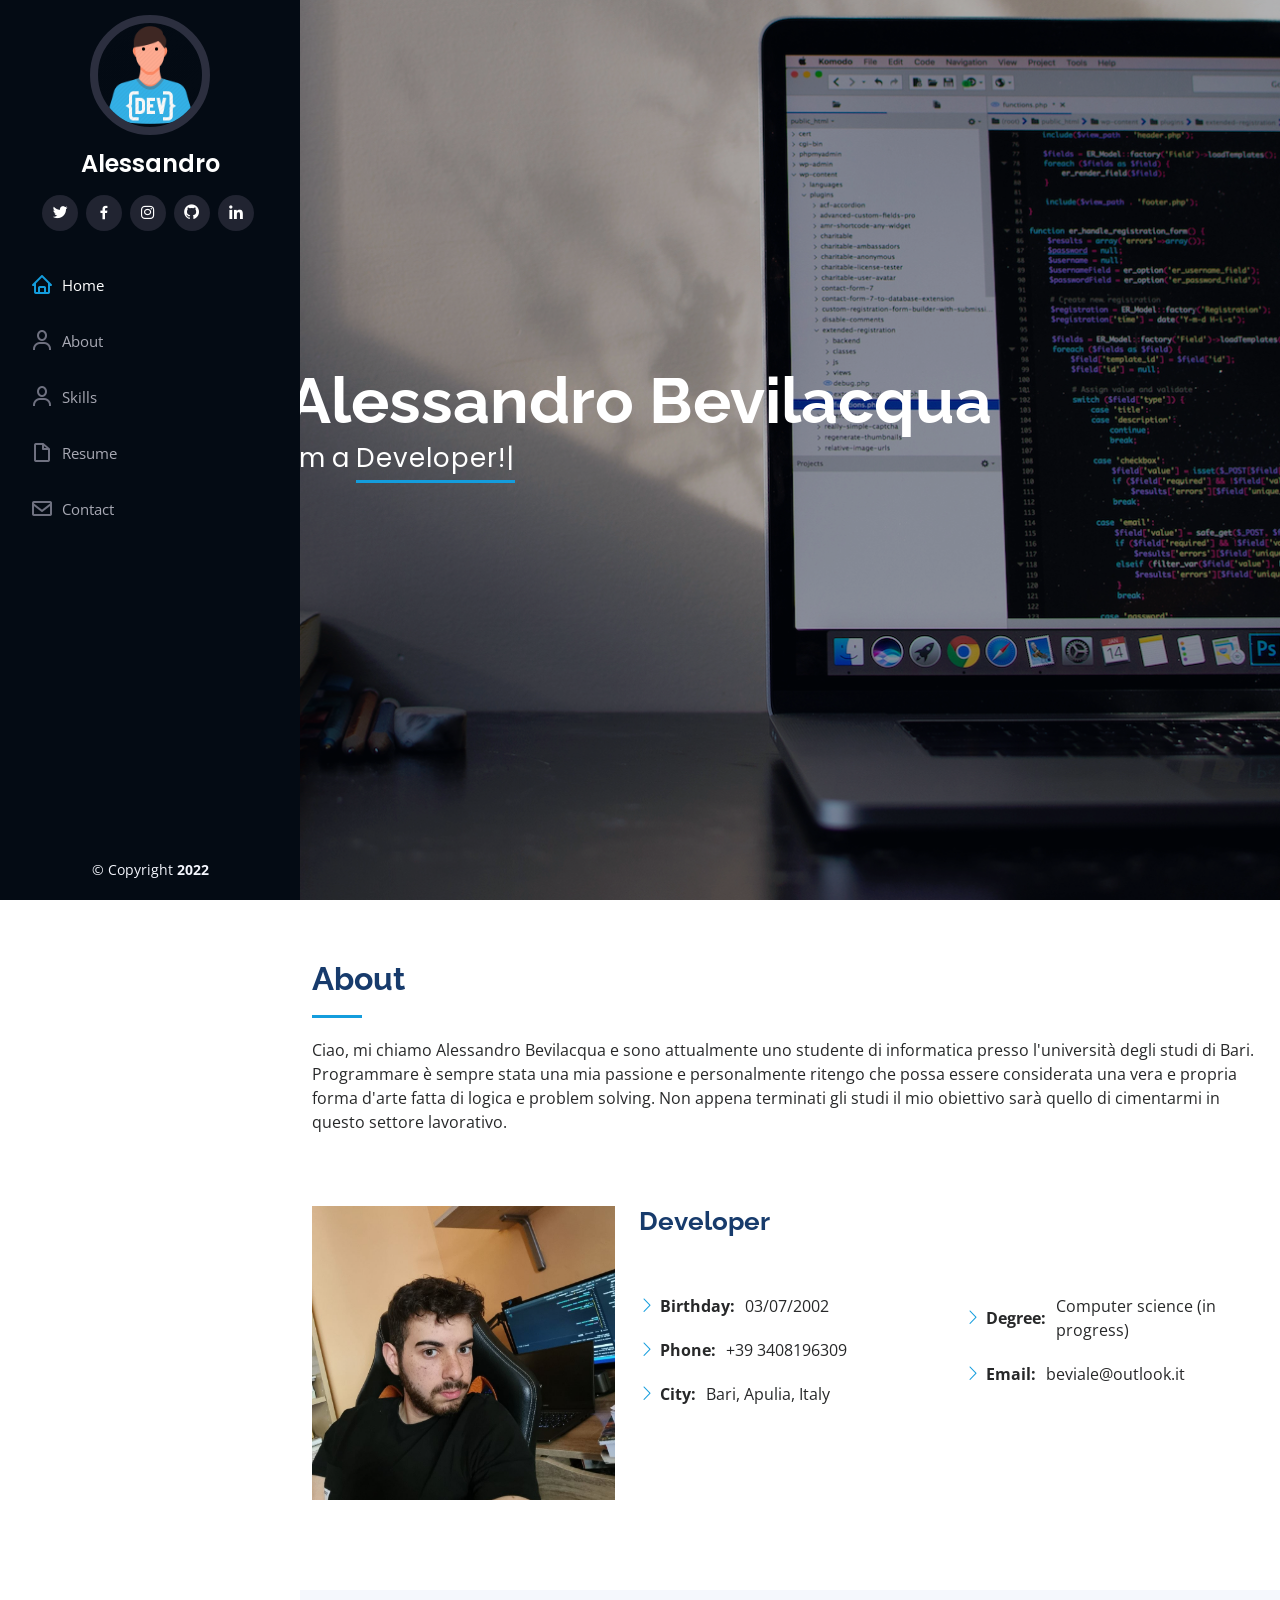
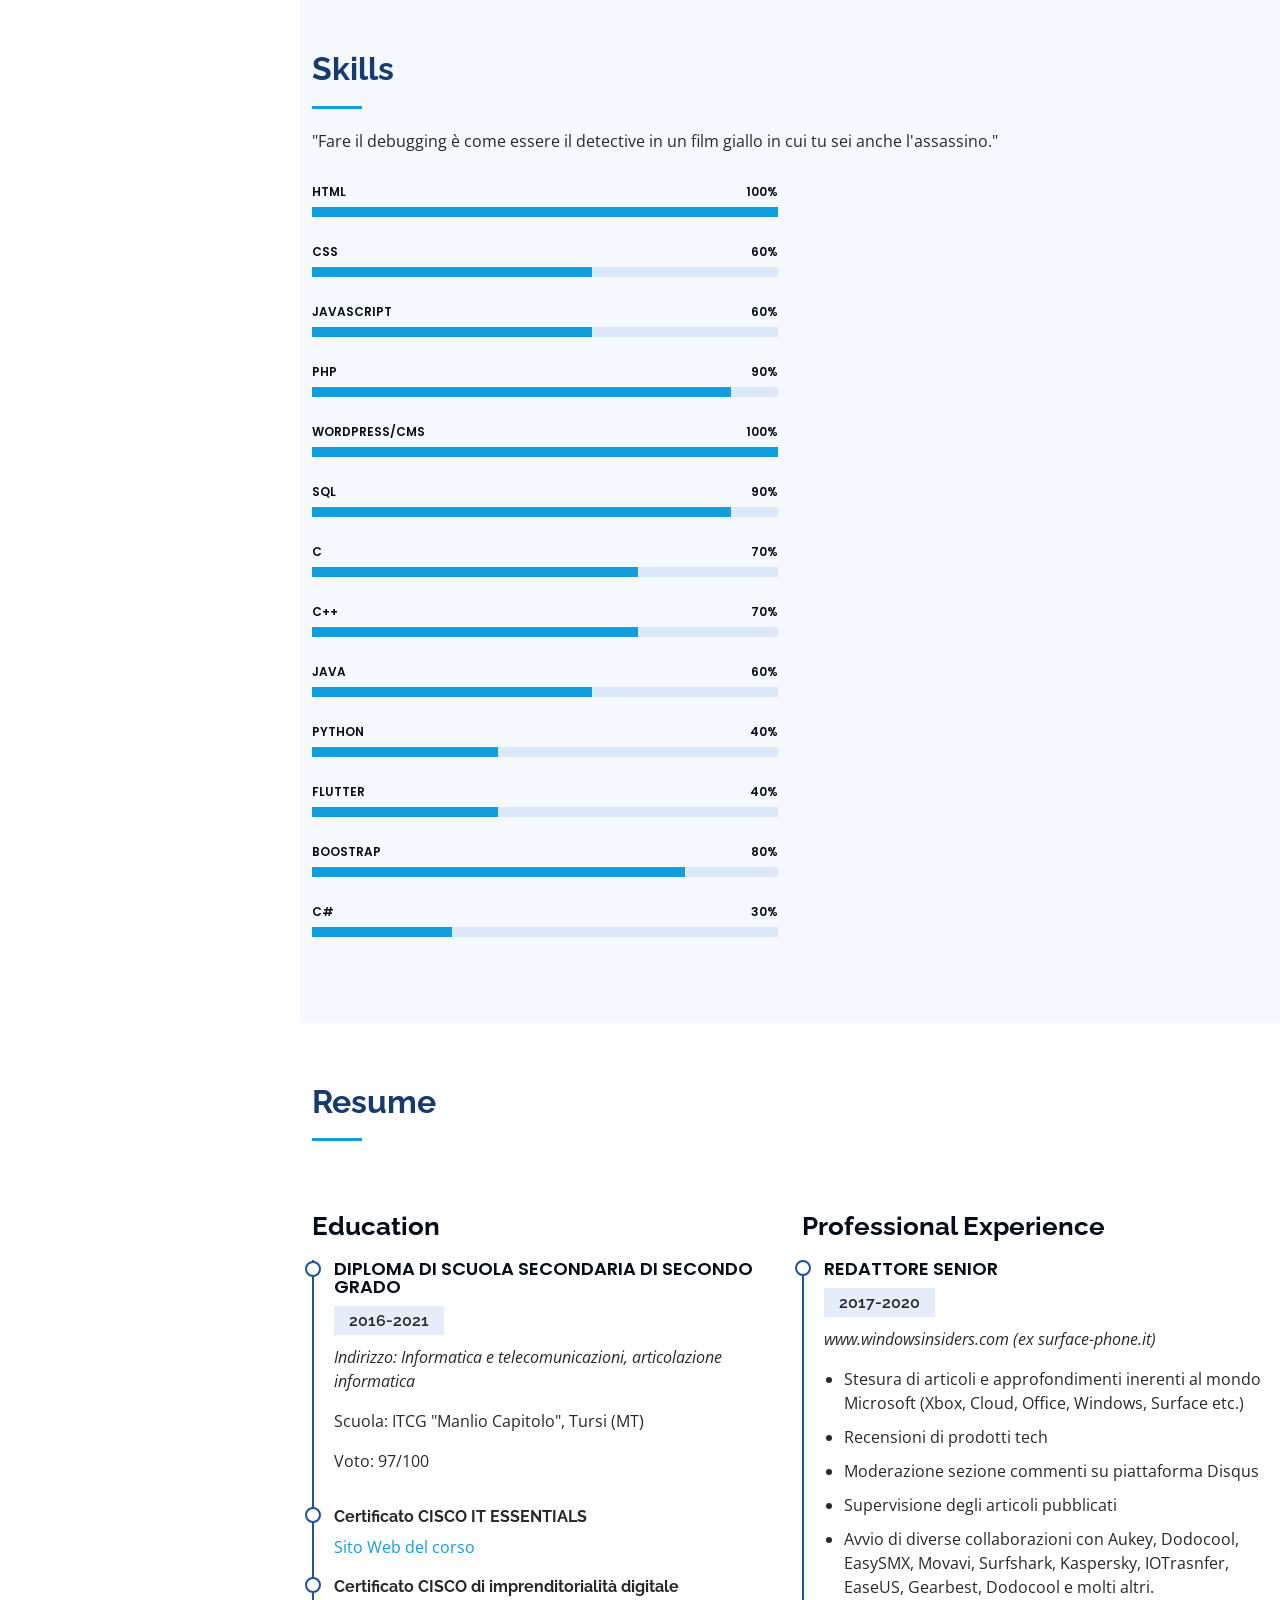
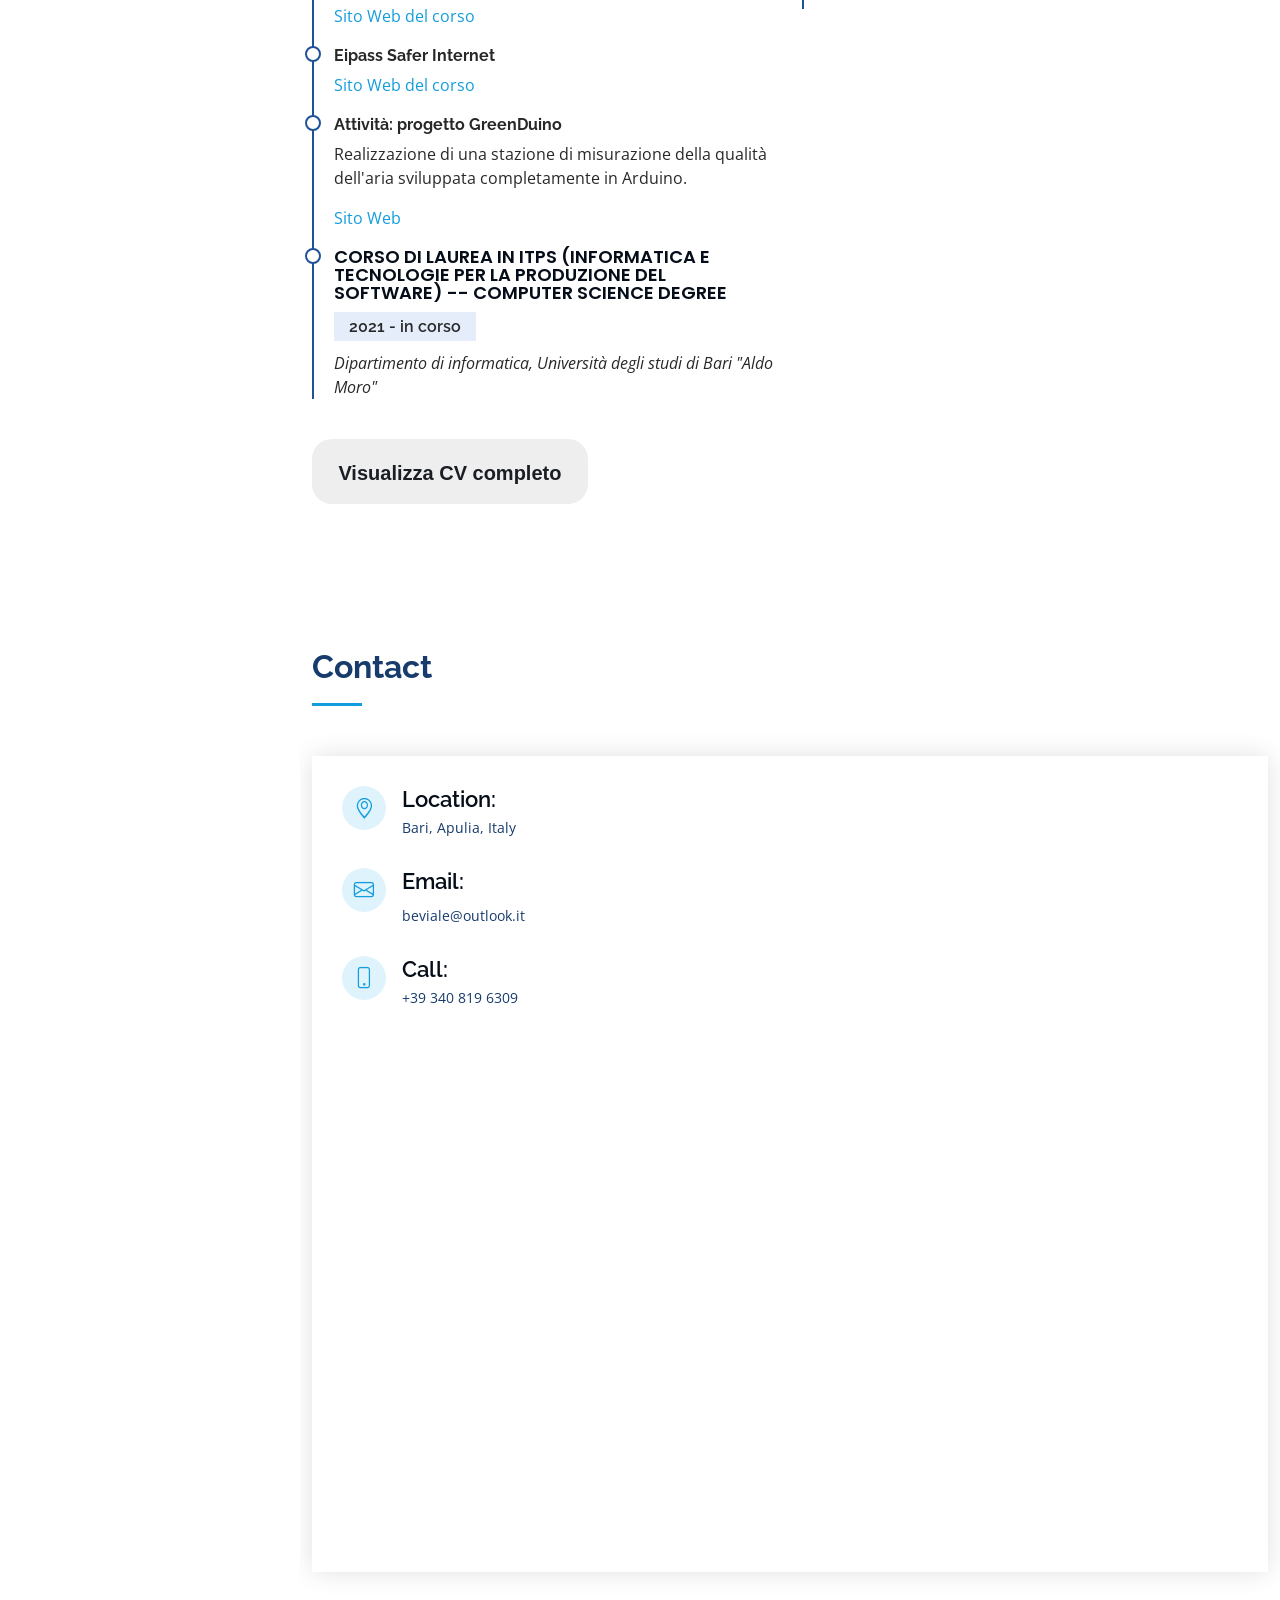
==== home.html @ 977d2254 "Add files via upload" ====
<!DOCTYPE html>
<html lang="en">

<head>
  <meta charset="utf-8">
  <meta content="width=device-width, initial-scale=1.0" name="viewport">

  <title>Alessandro Bevilacqua</title>
  <meta content="" name="description">
  <meta content="" name="keywords">

  <!-- Favicons -->
  <link href="assets/img/profile__img.png" rel= "icon">
  <link href="assets/img/profile__img.png" rel="apple-touch-icon">

  <!-- Google Fonts -->
  <link href="https://fonts.googleapis.com/css?family=Open+Sans:300,300i,400,400i,600,600i,700,700i|Raleway:300,300i,400,400i,500,500i,600,600i,700,700i|Poppins:300,300i,400,400i,500,500i,600,600i,700,700i" rel="stylesheet">

  <!-- Vendor CSS Files -->
  <link href="assets/vendor/aos/aos.css" rel="stylesheet">
  <link href="assets/vendor/bootstrap/css/bootstrap.min.css" rel="stylesheet">
  <link href="assets/vendor/bootstrap-icons/bootstrap-icons.css" rel="stylesheet">
  <link href="assets/vendor/boxicons/css/boxicons.min.css" rel="stylesheet">
  <link href="assets/vendor/glightbox/css/glightbox.min.css" rel="stylesheet">
  <link href="assets/vendor/swiper/swiper-bundle.min.css" rel="stylesheet">

  <!-- Template Main CSS File -->
  <link href="assets/css/style.css" rel="stylesheet">

  
</head>

<body onload="loadfun()">

  <div id="loading"></div>
  <style>
    #loading{
      position: fixed;
      width: 100%;
      height:100vh;
      background: #fff
      url('https://media.giphy.com/media/c8aGETyW640Fi/giphy.gif')
      no-repeat center;
      z-index: 99999;
    }
    
    
  </style>
  <script>
    var load=document.getElementById("loading");
    function loadfun()
    {
      load.style.display='none';
    }
  </script>

  <!-- ======= Mobile nav toggle button ======= -->
  <i class="bi bi-list mobile-nav-toggle d-xl-none"></i>

  <!-- ======= Header ======= -->
  <header id="header">
    <div class="d-flex flex-column">

      <div class="profile">
        <img src="assets/img/profile__img.png" alt="" class="img-fluid rounded-circle">
        <h1 class="text-light"><a href="index.html">Alessandro</a></h1>
        <div class="social-links mt-3 text-center">
          <a href="https://twitter.com/beviale3" class="twitter"><i class="bx bxl-twitter"></i></a>
          <a href="https://www.facebook.com/alessandro.bevilacqua.391" class="facebook"><i class="bx bxl-facebook"></i></a>
          <a href="https://www.instagram.com/ale_bevilacqua02/" class="instagram"><i class="bx bxl-instagram"></i></a>
          <a href="https://github.com/Beviale" class="github"><i class="bx bxl-github"></i></a>
          <a href="https://www.linkedin.com/in/alessandro-bevilacqua-972326212/" class="linkedin"><i class="bx bxl-linkedin"></i></a>
        </div>
      </div>

      <nav id="navbar" class="nav-menu navbar">
        <ul>
          <li><a href="#hero" class="nav-link scrollto active"><i class="bx bx-home"></i> <span>Home</span></a></li>
          <li><a href="#about" class="nav-link scrollto"><i class="bx bx-user"></i> <span>About</span></a></li>
          <li><a href="#skills" class="nav-link scrollto active"><i class="bx bx-user"></i> <span>Skills</span></a></li>
          <li><a href="#resume" class="nav-link scrollto active"><i class="bx bx-file-blank"></i> <span>Resume</span></a></li>
          <li><a href="#contact" class="nav-link scrollto active"><i class="bx bx-envelope"></i> <span>Contact</span></a></li>

        </ul>
      </nav><!-- .nav-menu -->
    </div>
  </header><!-- End Header -->

  <!-- ======= Hero Section ======= -->
  <section id="hero" class="d-flex flex-column justify-content-center align-items-center">
    <div class="hero-container" data-aos="fade-in">
      <h1>Alessandro Bevilacqua</h1>
      <p>I'm a <span class="typed" data-typed-items="Developer!"></span></p>
    </div>
  </section><!-- End Hero -->

  <main id="main">

    <!-- ======= About Section ======= -->
    <section id="about" class="about">
      <div class="container">

        <div class="section-title">
          <h2>About</h2>
          <p>Ciao,
            mi chiamo Alessandro Bevilacqua e sono attualmente uno studente di informatica presso l'università degli studi
            di Bari. Programmare è sempre stata una mia passione e personalmente ritengo che possa essere considerata
            una vera e propria forma d'arte fatta di logica e problem solving. Non appena terminati gli studi il mio obiettivo
            sarà quello di cimentarmi in questo settore lavorativo.</p>
          <br><br><br>
        <div class="row">
          <div class="col-lg-4" data-aos="fade-right">
            <img src="assets/img/profile-img.jpg" class="img-fluid" alt="">
          </div>
          <div class="col-lg-8 pt-4 pt-lg-0 content" data-aos="fade-left">
            <h3>Developer</h3>
            <br><br>
            <div class="row">
              <div class="col-lg-6">
                <ul>
                  <li><i class="bi bi-chevron-right"></i> <strong>Birthday:</strong> <span>03/07/2002</span></li>
                  <li><i class="bi bi-chevron-right"></i> <strong>Phone:</strong> <span>+39 3408196309</span></li>
                  <li><i class="bi bi-chevron-right"></i> <strong>City:</strong> <span>Bari, Apulia, Italy</span></li>
                </ul>
              </div>
              <div class="col-lg-6">
                <ul>
                  <li><i class="bi bi-chevron-right"></i> <strong>Degree:</strong> <span>Computer science (in progress)</span></li>
                  <li><i class="bi bi-chevron-right"></i> <strong>Email:</strong> <span>beviale@outlook.it</span></li>
                </ul>
              </div>
            </div>
            
          </div>
        </div>

      </div>
    </section><!-- End About Section -->

   

    <!-- ======= Skills Section ======= -->
    <section id="skills" class="skills section-bg">
      <div class="container">

        <div class="section-title">
          <h2>Skills</h2>
          <p>"Fare il debugging è come essere il detective in un film giallo in cui tu sei anche l'assassino."</p>
        </div>

        <div class="row skills-content">

          <div class="col-lg-6" data-aos="fade-up">

            <div class="progress">
              <span class="skill">HTML <i class="val">100%</i></span>
              <div class="progress-bar-wrap">
                <div class="progress-bar" role="progressbar" aria-valuenow="100" aria-valuemin="0" aria-valuemax="100"></div>
              </div>
            </div>

            <div class="progress">
              <span class="skill">CSS <i class="val">60%</i></span>
              <div class="progress-bar-wrap">
                <div class="progress-bar" role="progressbar" aria-valuenow="60" aria-valuemin="0" aria-valuemax="100"></div>
              </div>
            </div>

            <div class="progress">
              <span class="skill">JavaScript <i class="val">60%</i></span>
              <div class="progress-bar-wrap">
                <div class="progress-bar" role="progressbar" aria-valuenow="60" aria-valuemin="0" aria-valuemax="100"></div>
              </div>
            </div>

          


            <div class="progress">
              <span class="skill">PHP <i class="val">90%</i></span>
              <div class="progress-bar-wrap">
                <div class="progress-bar" role="progressbar" aria-valuenow="90" aria-valuemin="0" aria-valuemax="100"></div>
              </div>
            </div>

            <div class="progress">
              <span class="skill">WordPress/CMS <i class="val">100%</i></span>
              <div class="progress-bar-wrap">
                <div class="progress-bar" role="progressbar" aria-valuenow="100" aria-valuemin="0" aria-valuemax="100"></div>
              </div>
            </div>

            <div class="progress">
              <span class="skill">SQL <i class="val">90%</i></span>
              <div class="progress-bar-wrap">
                <div class="progress-bar" role="progressbar" aria-valuenow="90" aria-valuemin="0" aria-valuemax="100"></div>
              </div>
            </div>
            <div class="progress">
              <span class="skill">C<i class="val">70%</i></span>
              <div class="progress-bar-wrap">
                <div class="progress-bar" role="progressbar" aria-valuenow="70" aria-valuemin="0" aria-valuemax="100"></div>
              </div>
            </div>
            <div class="progress">
              <span class="skill">C++<i class="val">70%</i></span>
              <div class="progress-bar-wrap">
                <div class="progress-bar" role="progressbar" aria-valuenow="70" aria-valuemin="0" aria-valuemax="100"></div>
              </div>
            </div>
            <div class="progress">
              <span class="skill">JAVA <i class="val">60%</i></span>
              <div class="progress-bar-wrap">
                <div class="progress-bar" role="progressbar" aria-valuenow="60" aria-valuemin="0" aria-valuemax="100"></div>
              </div>
            </div>
            <div class="progress">
              <span class="skill">Python <i class="val">40%</i></span>
              <div class="progress-bar-wrap">
                <div class="progress-bar" role="progressbar" aria-valuenow="40" aria-valuemin="0" aria-valuemax="100"></div>
              </div>
            </div>
            <div class="progress">
              <span class="skill">Flutter <i class="val">40%</i></span>
              <div class="progress-bar-wrap">
                <div class="progress-bar" role="progressbar" aria-valuenow="40" aria-valuemin="0" aria-valuemax="100"></div>
              </div>
            </div>
            <div class="progress">
              <span class="skill">Boostrap <i class="val">80%</i></span>
              <div class="progress-bar-wrap">
                <div class="progress-bar" role="progressbar" aria-valuenow="80" aria-valuemin="0" aria-valuemax="100"></div>
              </div>
            </div>
            <div class="progress">
              <span class="skill">C# <i class="val">30%</i></span>
              <div class="progress-bar-wrap">
                <div class="progress-bar" role="progressbar" aria-valuenow="30" aria-valuemin="0" aria-valuemax="100"></div>
              </div>
            </div>


          </div>

        </div>

      </div>
    </section><!-- End Skills Section -->

    <!-- ======= Resume Section ======= -->
    <section id="resume" class="resume">
      <div class="container">

        <div class="section-title">
          <h2>Resume</h2>
        </div>

        <div class="row">
         
          <div class="col-lg-6" data-aos="fade-up" data-aos-delay="100">
            <h3 class="resume-title">Education</h3>
            <div class="resume-item">
              <h4>Diploma di scuola secondaria di secondo grado</h4>
              <h5>2016-2021</h5>
              <p><em>Indirizzo: Informatica e telecomunicazioni, articolazione informatica</em></p>
              <p>Scuola: ITCG "Manlio Capitolo", Tursi (MT)</p>
              <p>Voto: 97/100</p>
            </div>

            <div class="resume-item">
              <h6><b>Certificato CISCO IT ESSENTIALS</b></h6>
              <a href="https://www.netacad.com/courses/os-it/it-essentials" target="_blank">Sito Web del corso</a>
            </div>


            <div class="resume-item">
              <h6><b>Certificato CISCO di imprenditorialità digitale</b></h6>
              <a href="https://ictls.it/formazione/informatica-di-base/cisco-entrepreneurship-imprenditorialita" target="_blank">Sito Web del corso</a>
              </div>


              <div class="resume-item">
                <h6><b>Eipass Safer Internet</b></h6>
                  <a href="https://it.eipass.com/safer-internet-day-corso-eipass-gratuito/" target="_blank">Sito Web del corso</a>
                </div>

              <div class="resume-item">
                <h6><b>Attività: progetto GreenDuino</b></h6>
                <p>Realizzazione di una stazione di misurazione della qualità dell'aria sviluppata completamente in Arduino.</p>
                <a href="https://www.itcgtursi.edu.it/articolo/greenduino-monitoraggio-ambientale-al-tempo-dei-maker" target="_blank">Sito Web</a>
                </div>


            <div class="resume-item">
              <h4>Corso di laurea in ITPS (Informatica e tecnologie per la produzione del software) -- Computer Science degree</h4>
              <h5>2021 - in corso</h5>
              <p><em>Dipartimento di informatica, Università degli studi di Bari "Aldo Moro"</em></p>
            </div>
          </div>
          <div class="col-lg-6" data-aos="fade-up" data-aos-delay="100">
            <h3 class="resume-title">Professional Experience</h3>
            <div class="resume-item">
              <h4>Redattore senior</h4>
              <h5>2017-2020</h5>
              <p><em>www.windowsinsiders.com (ex surface-phone.it)</em></p>
              <ul>
                <li>Stesura di articoli e approfondimenti inerenti al mondo Microsoft (Xbox, Cloud, Office, Windows,
                  Surface etc.)</li>
                  <li>Recensioni di prodotti tech</li>
                  <li>Moderazione sezione commenti su piattaforma Disqus</li>
                  <li>Supervisione degli articoli pubblicati</li>
                  <li>Avvio di diverse collaborazioni con Aukey, Dodocool, EasySMX, Movavi, Surfshark, Kaspersky, IOTrasnfer, EaseUS, Gearbest, Dodocool e molti altri.</li>
              </ul>
            </div>
            
          </div>
        </div>

      <div class="wrapper">
        <a class="button" href="https://1drv.ms/b/s!AvpHrrYA48ec0DuK16c9V4y1U4d3?e=cdV7ve" target="blank">Visualizza CV completo</a>
    </div>    
  </div>

    </section><!-- End Resume Section -->

    

   


    <!-- ======= Contact Section ======= -->
    <section id="contact" class="contact">
      <div class="container">
        <div class="section-title">
          <h2>Contact</h2>
        </div>
            <div class="info">
              <div class="address">
                <i class="bi bi-geo-alt"></i>
                <h4>Location:</h4>
                <p>Bari, Apulia, Italy</p>
                </div>

              <div class="email">
                <i class="bi bi-envelope"></i>
                <h4>Email:</h4>
                <p>beviale@outlook.it</p>
              </div>

              <div class="phone">
                <i class="bi bi-phone"></i>
                <h4>Call:</h4>
                <p>+39 340 819 6309</p>
              </div>
              <div class="map-responsive">
              <iframe width="600" height="400" style="border: 10" loading="lazy" allowfullscreen src="https://www.google.com/maps/embed/v1/view?zoom=11&center=41.1171%2C16.8719&key=AIzaSyDxpuN72gDg5JBIFT_BUVX8BE_re_uVmjE"></iframe>
              </div>
              </div>
    </section><!-- End Contact Section -->

  </main><!-- End #main -->

  <!-- ======= Footer ======= -->
  <footer id="footer">
    <div class="container">
      <div class="copyright">
        &copy; Copyright <strong><span>2022</span></strong>
      </div>
      <div class="credits">
      </div>
    </div>
  </footer><!-- End  Footer -->

  <a href="#" class="back-to-top d-flex align-items-center justify-content-center"><i class="bi bi-arrow-up-short"></i></a>

  <!-- Vendor JS Files -->
  <script src="assets/vendor/aos/aos.js"></script>
  <script src="assets/vendor/bootstrap/js/bootstrap.bundle.min.js"></script>
  <script src="assets/vendor/glightbox/js/glightbox.min.js"></script>
  <script src="assets/vendor/isotope-layout/isotope.pkgd.min.js"></script>
  <script src="assets/vendor/php-email-form/validate.js"></script>
  <script src="assets/vendor/purecounter/purecounter.js"></script>
  <script src="assets/vendor/swiper/swiper-bundle.min.js"></script>
  <script src="assets/vendor/typed.js/typed.min.js"></script>
  <script src="assets/vendor/waypoints/noframework.waypoints.js"></script>

  <!-- Template Main JS File -->
  <script src="assets/js/main.js"></script>

</body>

</html>
---- assets/css/style.css ----
/*--------------------------------------------------------------
# General
--------------------------------------------------------------*/

body {
  font-family: "Open Sans", sans-serif;
  color: #272829;
}

a {
  color: #149ddd;
  text-decoration: none;
}

a:hover {
  color: #37b3ed;
  text-decoration: none;
}

h1, h2, h3, h4, h5, h6 {
  font-family: "Raleway", sans-serif;
}

/*--------------------------------------------------------------
# Back to top button
--------------------------------------------------------------*/
.back-to-top {
  position: fixed;
  visibility: hidden;
  opacity: 0;
  right: 15px;
  bottom: 15px;
  z-index: 996;
  background: #149ddd;
  width: 40px;
  height: 40px;
  border-radius: 50px;
  transition: all 0.4s;
}
.back-to-top i {
  font-size: 28px;
  color: #fff;
  line-height: 0;
}
.back-to-top:hover {
  background: #2eafec;
  color: #fff;
}
.back-to-top.active {
  visibility: visible;
  opacity: 1;
}

/*--------------------------------------------------------------
# Header
--------------------------------------------------------------*/
#header {
  position: fixed;
  top: 0;
  left: 0;
  bottom: 0;
  width: 300px;
  transition: all ease-in-out 0.5s;
  z-index: 9997;
  transition: all 0.5s;
  padding: 0 15px;
  background: #040b14;
  overflow-y: auto;
}
#header .profile img {
  margin: 15px auto;
  display: block;
  width: 120px;
  border: 8px solid #2c2f3f;
}
#header .profile h1 {
  font-size: 24px;
  margin: 0;
  padding: 0;
  font-weight: 600;
  -moz-text-align-last: center;
  text-align-last: center;
  font-family: "Poppins", sans-serif;
}
#header .profile h1 a, #header .profile h1 a:hover {
  color: #fff;
  text-decoration: none;
}
#header .profile .social-links a {
  font-size: 18px;
  display: inline-block;
  background: #212431;
  color: #fff;
  line-height: 1;
  padding: 8px 0;
  margin-right: 4px;
  border-radius: 50%;
  text-align: center;
  width: 36px;
  height: 36px;
  transition: 0.3s;
}
#header .profile .social-links a:hover {
  background: #149ddd;
  color: #fff;
  text-decoration: none;
}

#main {
  margin-left: 300px;
}

@media (max-width: 1199px) {
  #header {
    left: -300px;
  }

  #main {
    margin-left: 0;
  }
}
/*--------------------------------------------------------------
# Navigation Menu
--------------------------------------------------------------*/
/* Desktop Navigation */
.nav-menu {
  padding: 30px 0 0 0;
}
.nav-menu * {
  margin: 0;
  padding: 0;
  list-style: none;
}
.nav-menu > ul > li {
  position: relative;
  white-space: nowrap;
}
.nav-menu a, .nav-menu a:focus {
  display: flex;
  align-items: center;
  color: #a8a9b4;
  padding: 12px 15px;
  margin-bottom: 8px;
  transition: 0.3s;
  font-size: 15px;
}
.nav-menu a i, .nav-menu a:focus i {
  font-size: 24px;
  padding-right: 8px;
  color: #6f7180;
}
.nav-menu a:hover, .nav-menu .active, .nav-menu .active:focus, .nav-menu li:hover > a {
  text-decoration: none;
  color: #fff;
}
.nav-menu a:hover i, .nav-menu .active i, .nav-menu .active:focus i, .nav-menu li:hover > a i {
  color: #149ddd;
}

/* Mobile Navigation */
.mobile-nav-toggle {
  position: fixed;
  right: 15px;
  top: 15px;
  z-index: 9998;
  border: 0;
  font-size: 24px;
  transition: all 0.4s;
  outline: none !important;
  background-color: #149ddd;
  color: #fff;
  width: 40px;
  height: 40px;
  display: inline-flex;
  align-items: center;
  justify-content: center;
  line-height: 0;
  border-radius: 50px;
  cursor: pointer;
}

.mobile-nav-active {
  overflow: hidden;
}
.mobile-nav-active #header {
  left: 0;
}

/*--------------------------------------------------------------
# Hero Section
--------------------------------------------------------------*/
#hero {
  width: 100%;
  height: 100vh;
  background: url("../img/sfondo.jpg") top center;
  background-size: cover;
}
#hero:before {
  content: "";
  background: rgba(5, 13, 24, 0.3);
  position: absolute;
  bottom: 0;
  top: 0;
  left: 0;
  right: 0;
  z-index: 1;
}
#hero .hero-container {
  position: relative;
  z-index: 2;
  min-width: 300px;
}
#hero h1 {
  margin: 0 0 10px 0;
  font-size: 64px;
  font-weight: 700;
  line-height: 56px;
  color: #fff;
}
#hero p {
  color: #fff;
  margin-bottom: 50px;
  font-size: 26px;
  font-family: "Poppins", sans-serif;
}
#hero p span {
  color: #fff;
  padding-bottom: 4px;
  letter-spacing: 1px;
  border-bottom: 3px solid #149ddd;
}
@media (min-width: 1024px) {
  #hero {
    background-attachment: fixed;
  }
}
@media (max-width: 768px) {
  #hero h1 {
    font-size: 28px;
    line-height: 36px;
  }
  #hero h2 {
    font-size: 18px;
    line-height: 24px;
    margin-bottom: 30px;
  }
}

/*--------------------------------------------------------------
# Sections General
--------------------------------------------------------------*/
section {
  padding: 60px 0;
  overflow: hidden;
}

.section-bg {
  background: #f5f8fd;
}

.section-title {
  padding-bottom: 30px;
}
.section-title h2 {
  font-size: 32px;
  font-weight: bold;
  margin-bottom: 20px;
  padding-bottom: 20px;
  position: relative;
  color: #173b6c;
}
.section-title h2::after {
  content: "";
  position: absolute;
  display: block;
  width: 50px;
  height: 3px;
  background: #149ddd;
  bottom: 0;
  left: 0;
}
.section-title p {
  margin-bottom: 0;
}

/*--------------------------------------------------------------
# About
--------------------------------------------------------------*/
.about .content h3 {
  font-weight: 700;
  font-size: 26px;
  color: #173b6c;
}
.about .content ul {
  list-style: none;
  padding: 0;
}
.about .content ul li {
  margin-bottom: 20px;
  display: flex;
  align-items: center;
}
.about .content ul strong {
  margin-right: 10px;
}
.about .content ul i {
  font-size: 16px;
  margin-right: 5px;
  color: #149ddd;
  line-height: 0;
}
.about .content p:last-child {
  margin-bottom: 0;
}


/*--------------------------------------------------------------
# Skills
--------------------------------------------------------------*/
.skills .progress {
  height: 60px;
  display: block;
  background: none;
  border-radius: 0;
}
.skills .progress .skill {
  padding: 0;
  margin: 0 0 6px 0;
  text-transform: uppercase;
  display: block;
  font-weight: 600;
  font-family: "Poppins", sans-serif;
  color: #050d18;
}
.skills .progress .skill .val {
  float: right;
  font-style: normal;
}
.skills .progress-bar-wrap {
  background: #dce8f8;
  height: 10px;
}
.skills .progress-bar {
  width: 1px;
  height: 10px;
  transition: 0.9s;
  background-color: #149ddd;
}

/*--------------------------------------------------------------
# Resume
--------------------------------------------------------------*/
.resume .resume-title {
  font-size: 26px;
  font-weight: 700;
  margin-top: 20px;
  margin-bottom: 20px;
  color: #050d18;
}
.resume .resume-item {
  padding: 0 0 20px 20px;
  margin-top: -2px;
  border-left: 2px solid #1f5297;
  position: relative;
}
.resume .resume-item h4 {
  line-height: 18px;
  font-size: 18px;
  font-weight: 600;
  text-transform: uppercase;
  font-family: "Poppins", sans-serif;
  color: #050d18;
  margin-bottom: 10px;
}
.resume .resume-item h5 {
  font-size: 16px;
  background: #e4edf9;
  padding: 5px 15px;
  display: inline-block;
  font-weight: 600;
  margin-bottom: 10px;
}
.resume .resume-item ul {
  padding-left: 20px;
}
.resume .resume-item ul li {
  padding-bottom: 10px;
}
.resume .resume-item:last-child {
  padding-bottom: 0;
}
.resume .resume-item::before {
  content: "";
  position: absolute;
  width: 16px;
  height: 16px;
  border-radius: 50px;
  left: -9px;
  top: 0;
  background: #fff;
  border: 2px solid #1f5297;
}


/*--------------------------------------------------------------
# Contact
--------------------------------------------------------------*/
.contact {
  padding-bottom: 130px;
}
.contact .info {
  padding: 30px;
  background: #fff;
  width: 100%;
  box-shadow: 0 0 24px 0 rgba(0, 0, 0, 0.12);
}
.contact .info i {
  font-size: 20px;
  color: #149ddd;
  float: left;
  width: 44px;
  height: 44px;
  background: #dff3fc;
  display: flex;
  justify-content: center;
  align-items: center;
  border-radius: 50px;
  transition: all 0.3s ease-in-out;
}
.contact .info h4 {
  padding: 0 0 0 60px;
  font-size: 22px;
  font-weight: 600;
  margin-bottom: 5px;
  color: #050d18;
}
.contact .info p {
  padding: 0 0 10px 60px;
  margin-bottom: 20px;
  font-size: 14px;
  color: #173b6c;
}
.contact .info .email p {
  padding-top: 5px;
}
.contact .info .social-links {
  padding-left: 60px;
}
.contact .info .social-links a {
  font-size: 18px;
  display: inline-block;
  background: #333;
  color: #fff;
  line-height: 1;
  padding: 8px 0;
  border-radius: 50%;
  text-align: center;
  width: 36px;
  height: 36px;
  transition: 0.3s;
  margin-right: 10px;
}
.contact .info .social-links a:hover {
  background: #149ddd;
  color: #fff;
}
.contact .info .email:hover i, .contact .info .address:hover i, .contact .info .phone:hover i {
  background: #149ddd;
  color: #fff;
}
.contact .php-email-form {
  width: 100%;
  padding: 30px;
  background: #fff;
  box-shadow: 0 0 24px 0 rgba(0, 0, 0, 0.12);
}
.contact .php-email-form .form-group {
  padding-bottom: 8px;
}
.contact .php-email-form .validate {
  display: none;
  color: red;
  margin: 0 0 15px 0;
  font-weight: 400;
  font-size: 13px;
}
.contact .php-email-form .error-message {
  display: none;
  color: #fff;
  background: #ed3c0d;
  text-align: left;
  padding: 15px;
  font-weight: 600;
}
.contact .php-email-form .error-message br + br {
  margin-top: 25px;
}
.contact .php-email-form .sent-message {
  display: none;
  color: #fff;
  background: #18d26e;
  text-align: center;
  padding: 15px;
  font-weight: 600;
}
.contact .php-email-form .loading {
  display: none;
  background: #fff;
  text-align: center;
  padding: 15px;
}
.contact .php-email-form .loading:before {
  content: "";
  display: inline-block;
  border-radius: 50%;
  width: 24px;
  height: 24px;
  margin: 0 10px -6px 0;
  border: 3px solid #18d26e;
  border-top-color: #eee;
  -webkit-animation: animate-loading 1s linear infinite;
  animation: animate-loading 1s linear infinite;
}
.contact .php-email-form .form-group {
  margin-bottom: 15px;
}
.contact .php-email-form label {
  padding-bottom: 8px;
}
.contact .php-email-form input, .contact .php-email-form textarea {
  border-radius: 0;
  box-shadow: none;
  font-size: 14px;
}
.contact .php-email-form input {
  height: 44px;
}
.contact .php-email-form textarea {
  padding: 10px 15px;
}
.contact .php-email-form button[type=submit] {
  background: #149ddd;
  border: 0;
  padding: 10px 24px;
  color: #fff;
  transition: 0.4s;
  border-radius: 4px;
}
.contact .php-email-form button[type=submit]:hover {
  background: #37b3ed;
}
@-webkit-keyframes animate-loading {
  0% {
    transform: rotate(0deg);
  }
  100% {
    transform: rotate(360deg);
  }
}
@keyframes animate-loading {
  0% {
    transform: rotate(0deg);
  }
  100% {
    transform: rotate(360deg);
  }
}

/*--------------------------------------------------------------
# Breadcrumbs
--------------------------------------------------------------*/
.breadcrumbs {
  padding: 20px 0;
  background: #f9f9f9;
}
.breadcrumbs h2 {
  font-size: 26px;
  font-weight: 300;
}
.breadcrumbs ol {
  display: flex;
  flex-wrap: wrap;
  list-style: none;
  padding: 0;
  margin: 0;
  font-size: 15px;
}
.breadcrumbs ol li + li {
  padding-left: 10px;
}
.breadcrumbs ol li + li::before {
  display: inline-block;
  padding-right: 10px;
  color: #0e2442;
  content: "/";
}
@media (max-width: 768px) {
  .breadcrumbs .d-flex {
    display: block !important;
  }
  .breadcrumbs ol {
    display: block;
  }
  .breadcrumbs ol li {
    display: inline-block;
  }
}

/*--------------------------------------------------------------
# Footer
--------------------------------------------------------------*/
#footer {
  padding: 15px;
  color: #f4f6fd;
  font-size: 14px;
  position: fixed;
  left: 0;
  bottom: 0;
  width: 300px;
  z-index: 9999;
  background: #040b14;
}
#footer .copyright {
  text-align: center;
}
#footer .credits {
  padding-top: 5px;
  text-align: center;
  font-size: 13px;
  color: #eaebf0;
}
@media (max-width: 1199px) {
  #footer {
    position: static;
    width: auto;
    padding-right: 20px 15px;
  }
}


/*--------------------------------------------------------------
# Google Maps
--------------------------------------------------------------*/

.map-responsive{
  overflow:hidden;
  padding-bottom:56.25%;
  position:relative;
  height:0;

}

.map-responsive iframe{

  left:0;
  top:0;
  height:90%;
  width:90%;
  position:absolute;

}

/*--------------------------------------------------------------
# Button
--------------------------------------------------------------*/

:root {
  --bg: #1a1e24;
  --color: #eee;
  --font: Montserrat, Roboto, Helvetica, Arial, sans-serif;
}

.wrapper {
  padding: 1.5rem 0;
  filter: url('#goo');
}

.button {
  display: inline-block;
  text-align: center;
  background: var(--color);
  color: var(--bg);
  font-weight: bold;
  padding: 1.18em 1.32em 1.03em;
  line-height: 1;
  border-radius: 1em;
  position: relative;
  min-width: 8.23em;
  text-decoration: none;
  font-family: var(--font);
  font-size: 1.25rem;
}

.button:before,
.button:after {
  width: 4.4em;
  height: 2.95em;
  position: absolute;
  content: "";
  display: inline-block;
  background: var(--color);
  border-radius: 50%;
  transition: transform 1s ease;
  transform: scale(0);
  z-index: -1;
}

.button:before {
  top: -25%;
  left: 20%;
}

.button:after {
  bottom: -25%;
  right: 20%;
}

.button:hover:before,
.button:hover:after {
  transform: none;
}
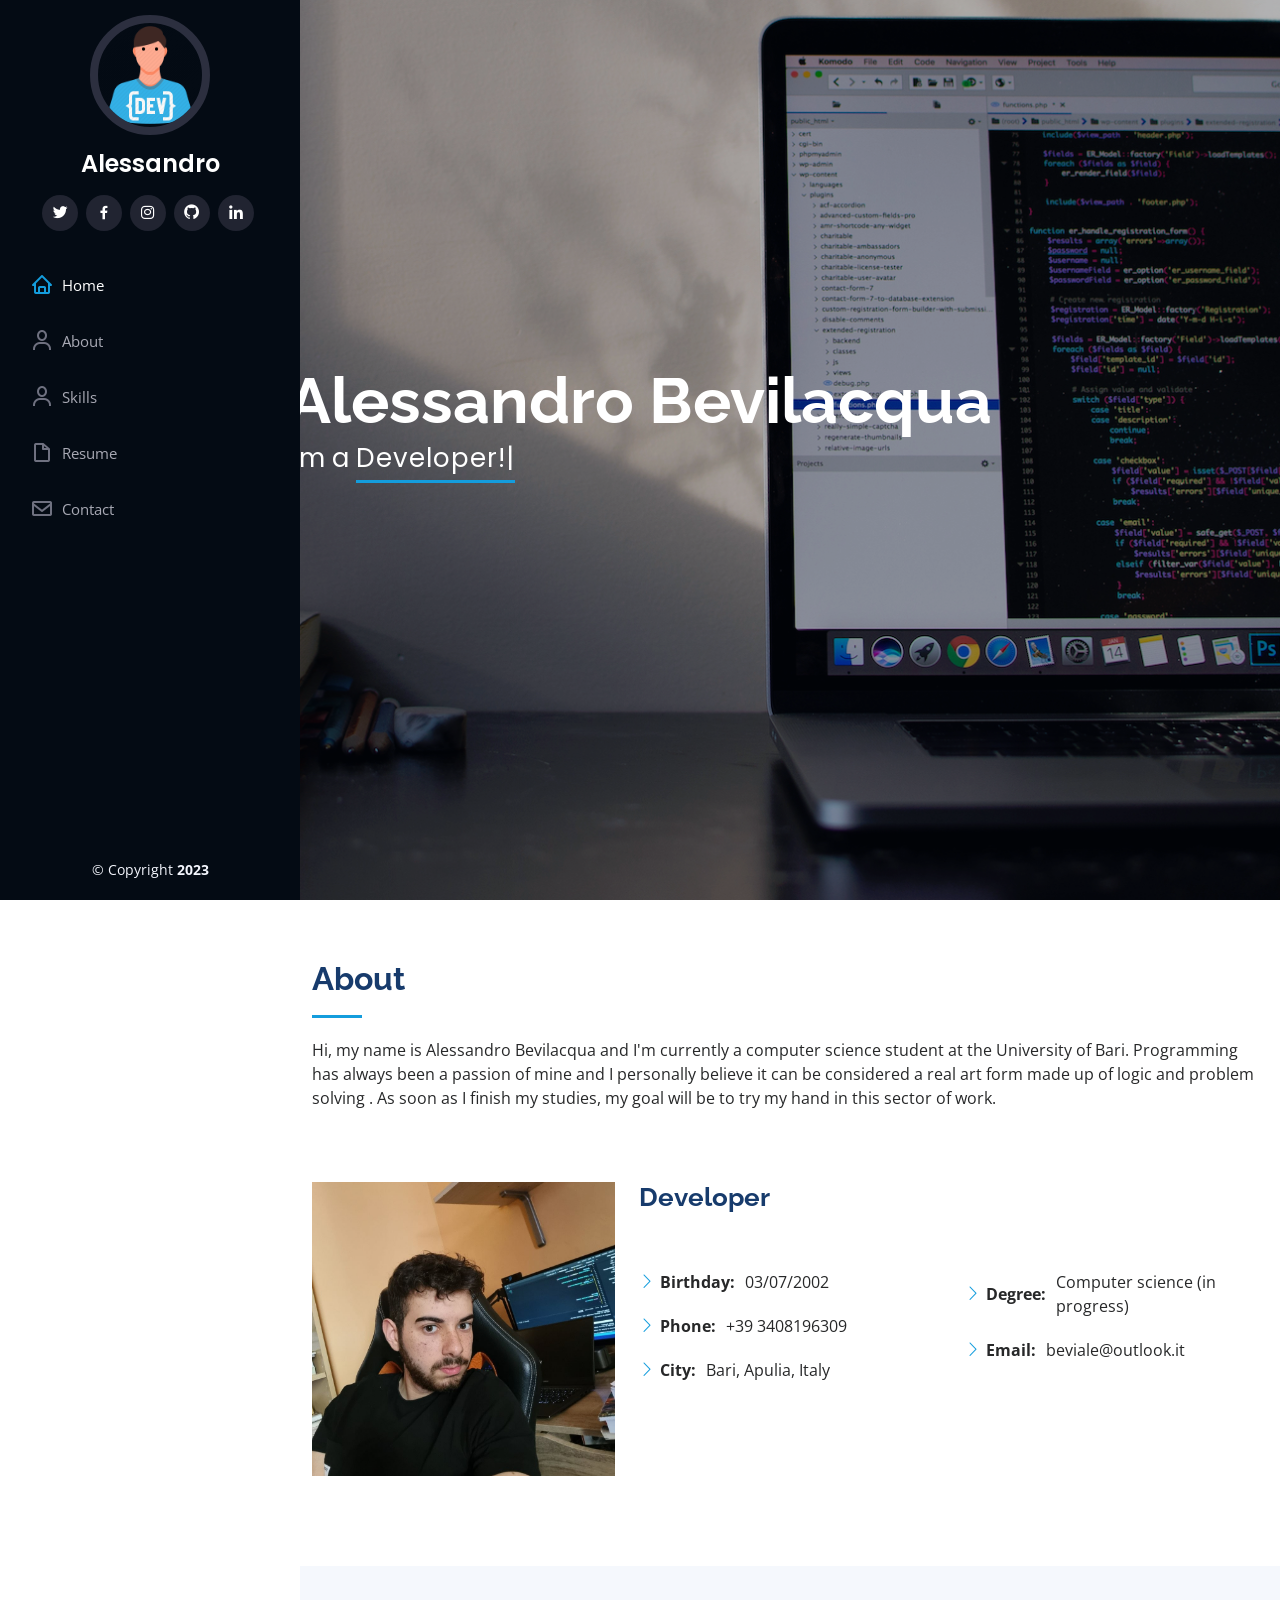
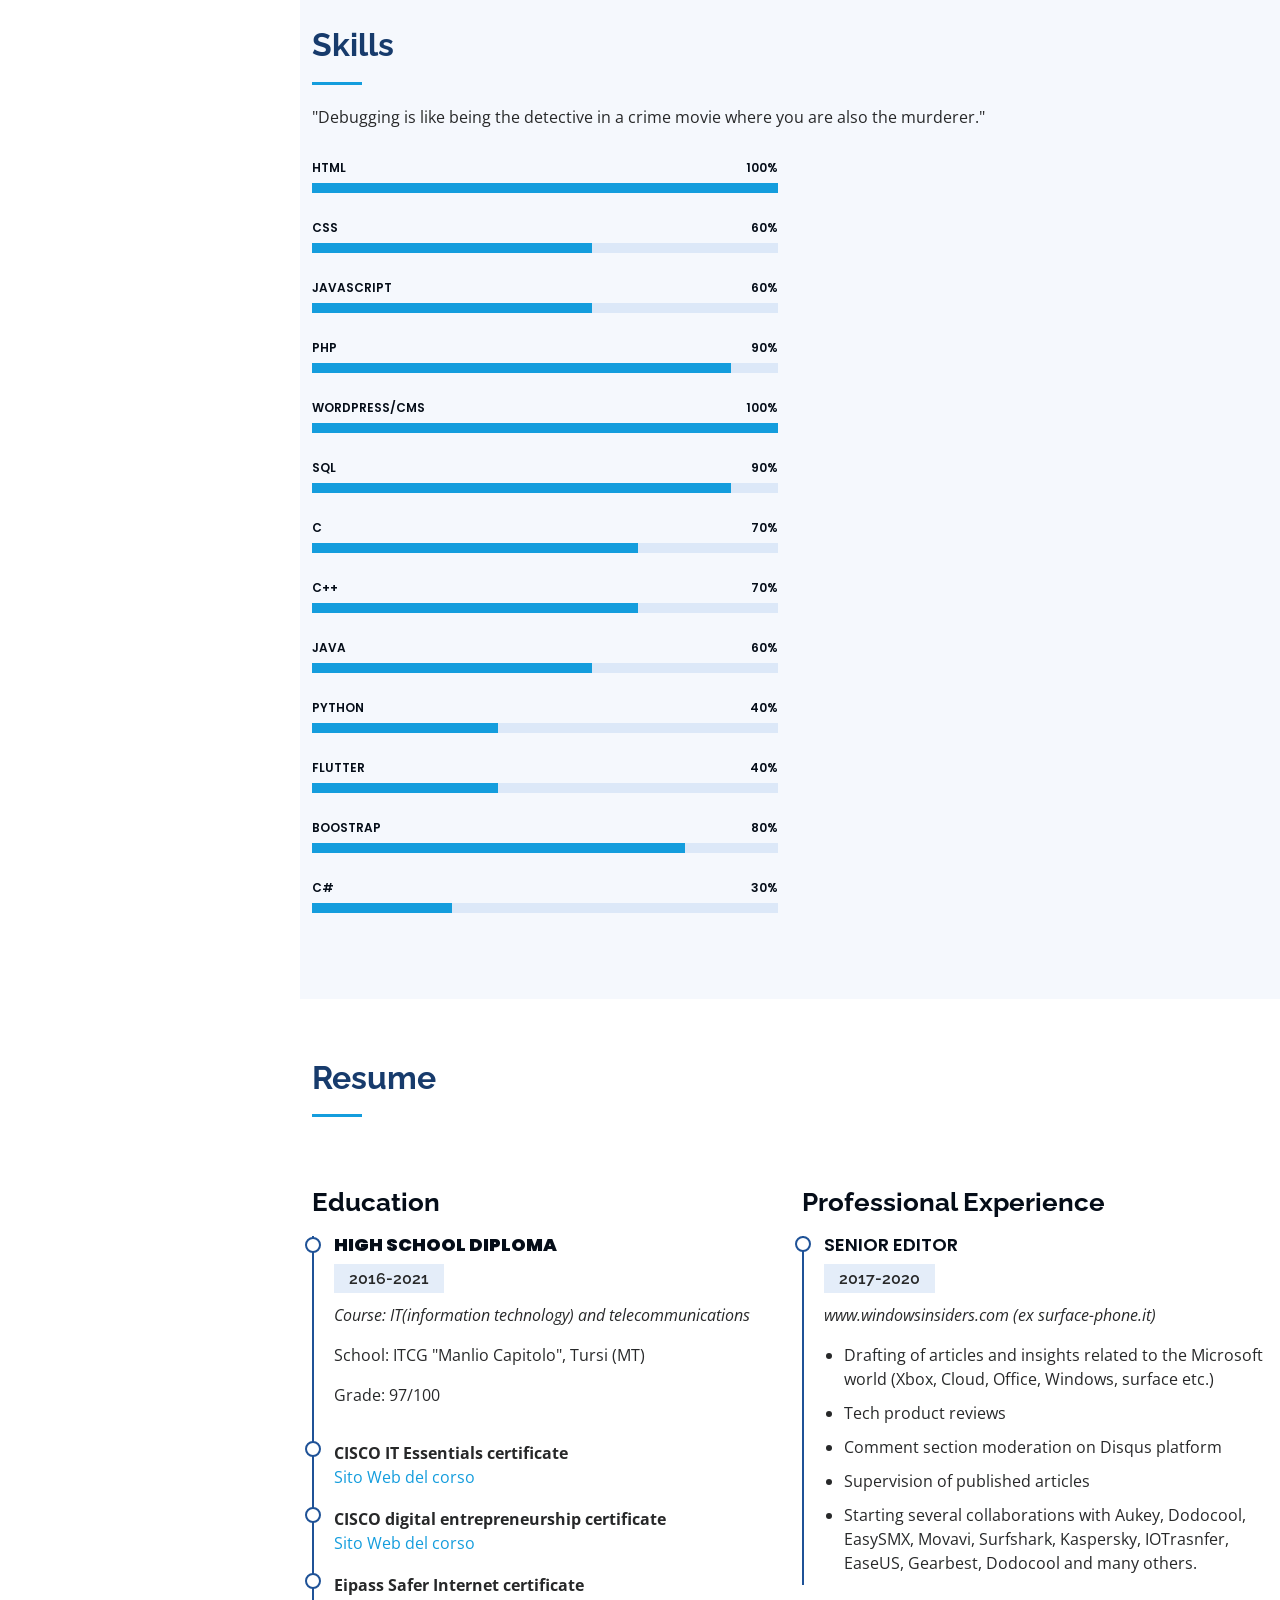
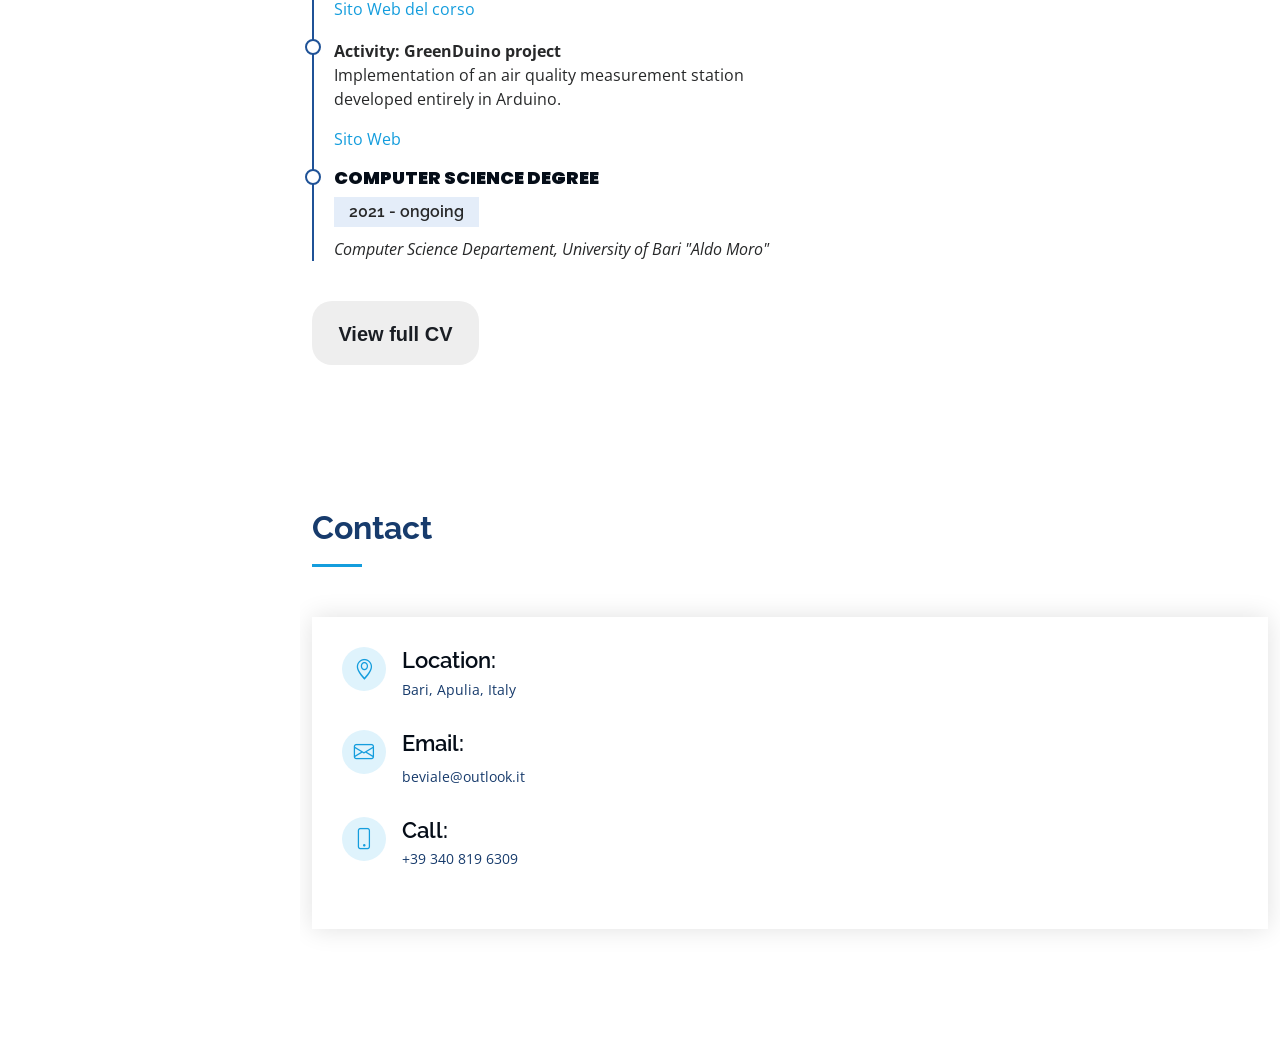
==== commit ed46ec72: "English language" ====
--- a/home.html
+++ b/home.html
@@ -102,11 +102,7 @@
 
         <div class="section-title">
           <h2>About</h2>
-          <p>Ciao,
-            mi chiamo Alessandro Bevilacqua e sono attualmente uno studente di informatica presso l'università degli studi
-            di Bari. Programmare è sempre stata una mia passione e personalmente ritengo che possa essere considerata
-            una vera e propria forma d'arte fatta di logica e problem solving. Non appena terminati gli studi il mio obiettivo
-            sarà quello di cimentarmi in questo settore lavorativo.</p>
+          <p>Hi, my name is Alessandro Bevilacqua and I'm currently a computer science student at the University of Bari. Programming has always been a passion of mine and I personally believe it can be considered a real art form made up of logic and problem solving . As soon as I finish my studies, my goal will be to try my hand in this sector of work.</p>
           <br><br><br>
         <div class="row">
           <div class="col-lg-4" data-aos="fade-right">
@@ -145,7 +141,7 @@
 
         <div class="section-title">
           <h2>Skills</h2>
-          <p>"Fare il debugging è come essere il detective in un film giallo in cui tu sei anche l'assassino."</p>
+          <p>"Debugging is like being the detective in a crime movie where you are also the murderer."</p>
         </div>
 
         <div class="row skills-content">
@@ -260,56 +256,59 @@
           <div class="col-lg-6" data-aos="fade-up" data-aos-delay="100">
             <h3 class="resume-title">Education</h3>
             <div class="resume-item">
-              <h4>Diploma di scuola secondaria di secondo grado</h4>
+              <h4><b>High School Diploma</b></h4>
               <h5>2016-2021</h5>
-              <p><em>Indirizzo: Informatica e telecomunicazioni, articolazione informatica</em></p>
-              <p>Scuola: ITCG "Manlio Capitolo", Tursi (MT)</p>
-              <p>Voto: 97/100</p>
-            </div>
-
-            <div class="resume-item">
-              <h6><b>Certificato CISCO IT ESSENTIALS</b></h6>
+              <p><em>Course: IT(information technology) and telecommunications</em></p>
+              <p>School: ITCG "Manlio Capitolo", Tursi (MT)</p>
+              <p>Grade: 97/100</p>
+            </div>
+
+            <div class="resume-item">
+              <h7><b>CISCO IT Essentials certificate</b></h7>
+              <br>
               <a href="https://www.netacad.com/courses/os-it/it-essentials" target="_blank">Sito Web del corso</a>
             </div>
 
 
             <div class="resume-item">
-              <h6><b>Certificato CISCO di imprenditorialità digitale</b></h6>
+              <h7><b> CISCO digital entrepreneurship certificate</b></h7>
+              <br>
               <a href="https://ictls.it/formazione/informatica-di-base/cisco-entrepreneurship-imprenditorialita" target="_blank">Sito Web del corso</a>
               </div>
 
 
               <div class="resume-item">
-                <h6><b>Eipass Safer Internet</b></h6>
+                <h7><b>Eipass Safer Internet certificate</b></h7>
+                <br>
                   <a href="https://it.eipass.com/safer-internet-day-corso-eipass-gratuito/" target="_blank">Sito Web del corso</a>
                 </div>
 
               <div class="resume-item">
-                <h6><b>Attività: progetto GreenDuino</b></h6>
-                <p>Realizzazione di una stazione di misurazione della qualità dell'aria sviluppata completamente in Arduino.</p>
+                <h7><b>Activity: GreenDuino project</b></h7>
+                <p>Implementation of an air quality measurement station developed entirely in Arduino.</p>
                 <a href="https://www.itcgtursi.edu.it/articolo/greenduino-monitoraggio-ambientale-al-tempo-dei-maker" target="_blank">Sito Web</a>
                 </div>
 
 
             <div class="resume-item">
-              <h4>Corso di laurea in ITPS (Informatica e tecnologie per la produzione del software) -- Computer Science degree</h4>
-              <h5>2021 - in corso</h5>
-              <p><em>Dipartimento di informatica, Università degli studi di Bari "Aldo Moro"</em></p>
+              <h4><b>Computer Science degree</b></h4>
+              <h5>2021 - ongoing</h5>
+              <p><em>Computer Science Departement, University of Bari "Aldo Moro"</em></p>
             </div>
           </div>
           <div class="col-lg-6" data-aos="fade-up" data-aos-delay="100">
             <h3 class="resume-title">Professional Experience</h3>
             <div class="resume-item">
-              <h4>Redattore senior</h4>
+              <h4>Senior editor</h4>
               <h5>2017-2020</h5>
               <p><em>www.windowsinsiders.com (ex surface-phone.it)</em></p>
               <ul>
-                <li>Stesura di articoli e approfondimenti inerenti al mondo Microsoft (Xbox, Cloud, Office, Windows,
-                  Surface etc.)</li>
-                  <li>Recensioni di prodotti tech</li>
-                  <li>Moderazione sezione commenti su piattaforma Disqus</li>
-                  <li>Supervisione degli articoli pubblicati</li>
-                  <li>Avvio di diverse collaborazioni con Aukey, Dodocool, EasySMX, Movavi, Surfshark, Kaspersky, IOTrasnfer, EaseUS, Gearbest, Dodocool e molti altri.</li>
+                <li>Drafting of articles and insights related to the Microsoft world (Xbox, Cloud, Office, Windows,
+                  surface etc.)</li>
+                  <li>Tech product reviews</li>
+                  <li>Comment section moderation on Disqus platform</li>
+                  <li>Supervision of published articles</li>
+                  <li>Starting several collaborations with Aukey, Dodocool, EasySMX, Movavi, Surfshark, Kaspersky, IOTrasnfer, EaseUS, Gearbest, Dodocool and many others.</li>
               </ul>
             </div>
             
@@ -317,7 +316,8 @@
         </div>
 
       <div class="wrapper">
-        <a class="button" href="https://1drv.ms/b/s!AvpHrrYA48ec0DuK16c9V4y1U4d3?e=cdV7ve" target="blank">Visualizza CV completo</a>
+        <a class="button" href="https://1drv.ms/b/s!AvpHrrYA48ec0DuK16c9V4y1U4d3?e=cdV7ve" target="blank">View full CV
+        </a>
     </div>    
   </div>
 
@@ -352,9 +352,6 @@
                 <h4>Call:</h4>
                 <p>+39 340 819 6309</p>
               </div>
-              <div class="map-responsive">
-              <iframe width="600" height="400" style="border: 10" loading="lazy" allowfullscreen src="https://www.google.com/maps/embed/v1/view?zoom=11&center=41.1171%2C16.8719&key=AIzaSyDxpuN72gDg5JBIFT_BUVX8BE_re_uVmjE"></iframe>
-              </div>
               </div>
     </section><!-- End Contact Section -->
 
@@ -364,7 +361,7 @@
   <footer id="footer">
     <div class="container">
       <div class="copyright">
-        &copy; Copyright <strong><span>2022</span></strong>
+        &copy; Copyright <strong><span>2023</span></strong>
       </div>
       <div class="credits">
       </div>
